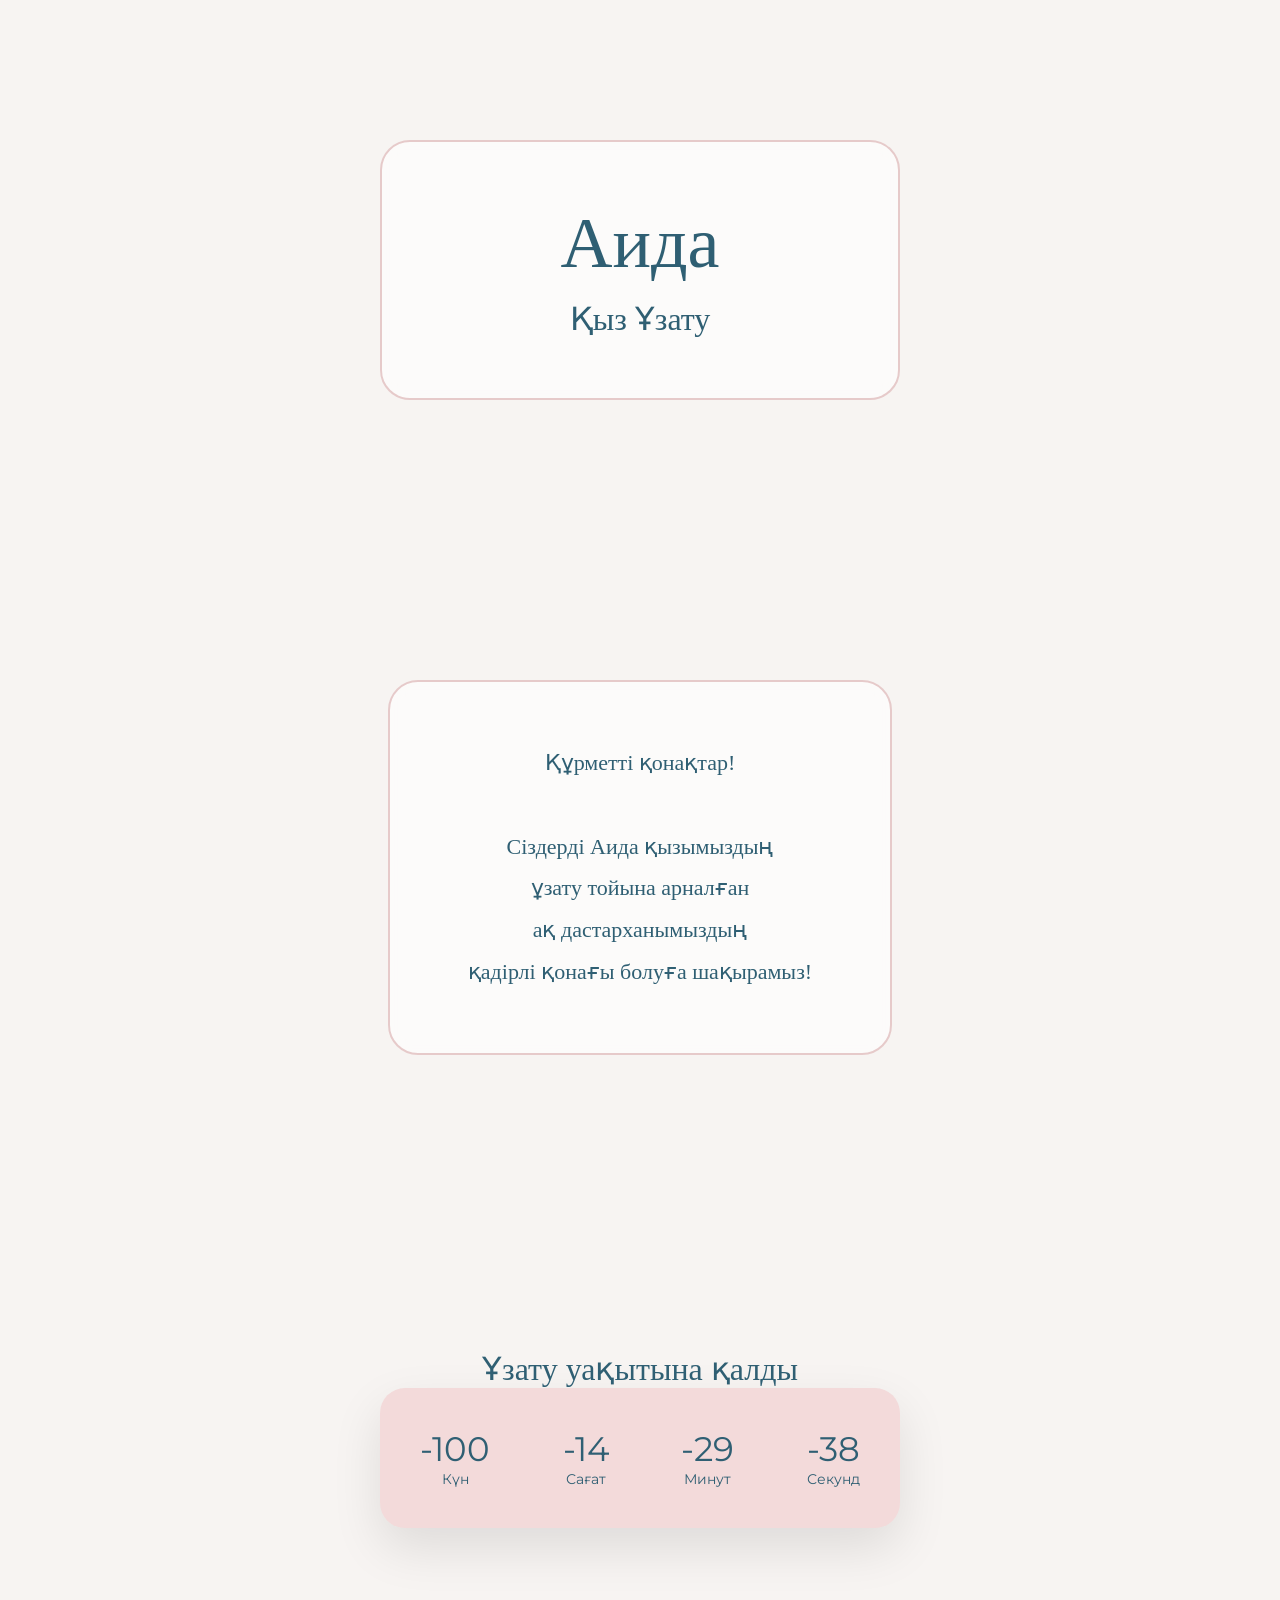
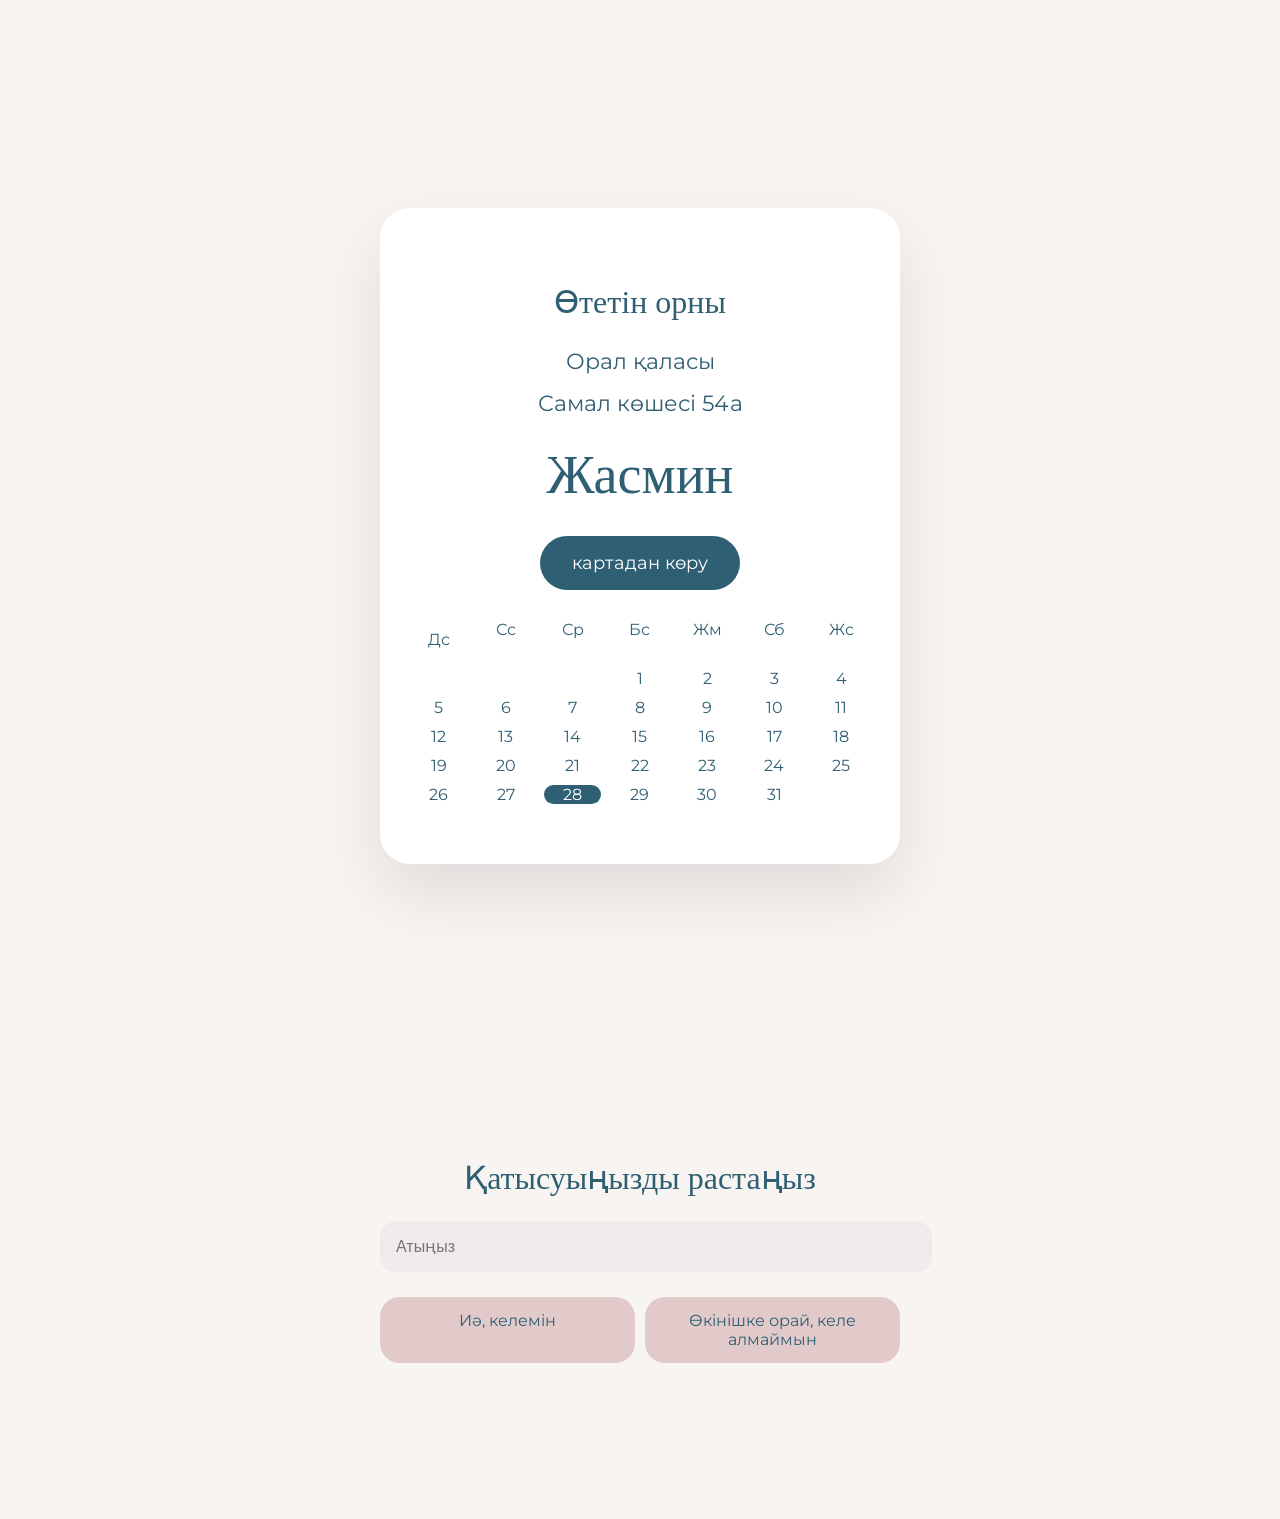
==== src/imports/pasted_text/aida-qyz-uzatu.html @ 323ec17b "Ds" ====
<!DOCTYPE html>
<html lang="kk">
<head>
<meta charset="UTF-8">
<meta name="viewport" content="width=device-width, initial-scale=1.0">

<title>Аида Қыз Ұзату</title>

<link href="https://fonts.googleapis.com/css2?family=Montserrat:wght@300;400&display=swap" rel="stylesheet">

<style>

body {
    margin:0;
    font-family:'Montserrat', sans-serif;
    background:#f7f4f2;
    color:#2f5f73;
}

/* ФОН */
body::before{
    content:"";
    position:fixed;
    width:100%;
    height:100%;
    background:url('https://i.imgur.com/Z8a9ZkT.png') center/cover no-repeat;
    opacity:0.12;
    z-index:-1;
}

/* контейнер */
.container{
    max-width:520px;
    margin:auto;
    padding:0 20px;
}

/* секции */
.section{
    padding:140px 0;
    text-align:center;
}

/* шрифты */
.kz{
    font-family:'KZAriston', cursive;
}

/* заголовки */
.title{
    font-size:72px;
}

.subtitle{
    font-size:32px;
    margin-top:15px;
}

.text{
    font-size:22px;
    line-height:1.9;
    max-width:440px;
    margin:auto;
}

/* цветочная рамка */
.frame{
    border:2px solid #e6caca;
    border-radius:30px;
    padding:60px 30px;
    background:rgba(255,255,255,0.6);
    backdrop-filter:blur(10px);
}

/* таймер */
.timer-box{
    background:#f3dada;
    padding:40px;
    border-radius:25px;
    box-shadow:0 20px 50px rgba(0,0,0,0.1);
}

.timer{
    display:flex;
    justify-content:space-between;
}

.time{
    font-size:34px;
}

.label{
    font-size:14px;
}

/* адрес */
.location{
    background:white;
    padding:60px 30px;
    border-radius:30px;
    box-shadow:0 30px 70px rgba(0,0,0,0.1);
}

.place{
    font-size:54px;
    margin-top:20px;
}

/* кнопка */
.button{
    margin-top:30px;
    display:inline-block;
    padding:16px 32px;
    border-radius:30px;
    background:#2f5f73;
    color:white;
    text-decoration:none;
    font-size:18px;
}

/* календарь */
.calendar{
    margin-top:30px;
    display:grid;
    grid-template-columns:repeat(7,1fr);
    gap:10px;
    font-size:16px;
}

.day{
    padding:10px;
}

.highlight{
    background:#2f5f73;
    color:white;
    border-radius:10px;
}

/* RSVP */
.input{
    width:100%;
    padding:16px;
    border-radius:15px;
    border:none;
    background:#f0eaea;
    margin-top:25px;
    font-size:16px;
}

.rsvp{
    display:flex;
    gap:10px;
    margin-top:25px;
}

.rsvp div{
    flex:1;
    padding:14px;
    border-radius:20px;
    background:#e3caca;
    cursor:pointer;
}

/* анимации */
.fade{
    opacity:0;
    transform:translateY(40px);
    transition:1s;
}

.show{
    opacity:1;
    transform:translateY(0);
}

</style>
</head>

<body>

<div class="container">

<!-- HERO -->
<div class="section fade">
    <div class="frame">
        <div class="title kz">Аида</div>
        <div class="subtitle kz">Қыз Ұзату</div>
    </div>
</div>

<!-- TEXT -->
<div class="section fade">
    <div class="frame text kz">
        Құрметті қонақтар!<br><br>
        Сіздерді Аида қызымыздың<br>
        ұзату тойына арналған<br>
        ақ дастарханымыздың<br>
        қадірлі қонағы болуға шақырамыз!
    </div>
</div>

<!-- TIMER -->
<div class="section fade">
    <div class="subtitle kz">Ұзату уақытына қалды</div>

    <div class="timer-box">
        <div class="timer">
            <div><div class="time" id="d"></div><div class="label">Күн</div></div>
            <div><div class="time" id="h"></div><div class="label">Сағат</div></div>
            <div><div class="time" id="m"></div><div class="label">Минут</div></div>
            <div><div class="time" id="s"></div><div class="label">Секунд</div></div>
        </div>
    </div>
</div>

<!-- LOCATION -->
<div class="section fade">
    <div class="location">
        <div class="subtitle kz">Өтетін орны</div>

        <div class="text" style="margin-top:20px;">
            Орал қаласы<br>Самал көшесі 54а
        </div>

        <div class="place kz">Жасмин</div>

        <a class="button" href="https://maps.google.com/?q=Уральск Самал 54а" target="_blank">
            картадан көру
        </a>

        <!-- календарь -->
        <div class="calendar">
            <div class="day">Дс</div><div>Сс</div><div>Ср</div><div>Бс</div><div>Жм</div><div>Сб</div><div>Жс</div>

            <!-- август -->
            <div></div><div></div><div></div><div>1</div><div>2</div><div>3</div><div>4</div>
            <div>5</div><div>6</div><div>7</div><div>8</div><div>9</div><div>10</div><div>11</div>
            <div>12</div><div>13</div><div>14</div><div>15</div><div>16</div><div>17</div><div>18</div>
            <div>19</div><div>20</div><div>21</div><div>22</div><div>23</div><div>24</div><div>25</div>
            <div>26</div><div>27</div><div class="highlight">28</div><div>29</div><div>30</div><div>31</div>
        </div>

    </div>
</div>

<!-- RSVP -->
<div class="section fade">
    <div class="subtitle kz">Қатысуыңызды растаңыз</div>

    <input class="input" id="name" placeholder="Атыңыз">

    <div class="rsvp">
        <div onclick="send('yes')">Иә, келемін</div>
        <div onclick="send('no')">Өкінішке орай, келе алмаймын</div>
    </div>

    <p id="res"></p>
</div>

</div>

<script>

/* таймер */
const date=new Date("2026-08-28T18:00:00").getTime();

setInterval(()=>{
    let now=new Date().getTime();
    let d=date-now;

    document.getElementById("d").innerHTML=Math.floor(d/(1000*60*60*24));
    document.getElementById("h").innerHTML=Math.floor((d/(1000*60*60))%24);
    document.getElementById("m").innerHTML=Math.floor((d/(1000*60))%60);
    document.getElementById("s").innerHTML=Math.floor((d/1000)%60);
},1000);

/* анимации */
const els=document.querySelectorAll('.fade');
window.addEventListener('scroll',()=>{
    els.forEach(el=>{
        if(el.getBoundingClientRect().top<window.innerHeight-50){
            el.classList.add('show');
        }
    });
});

</script>

</body>
</html>
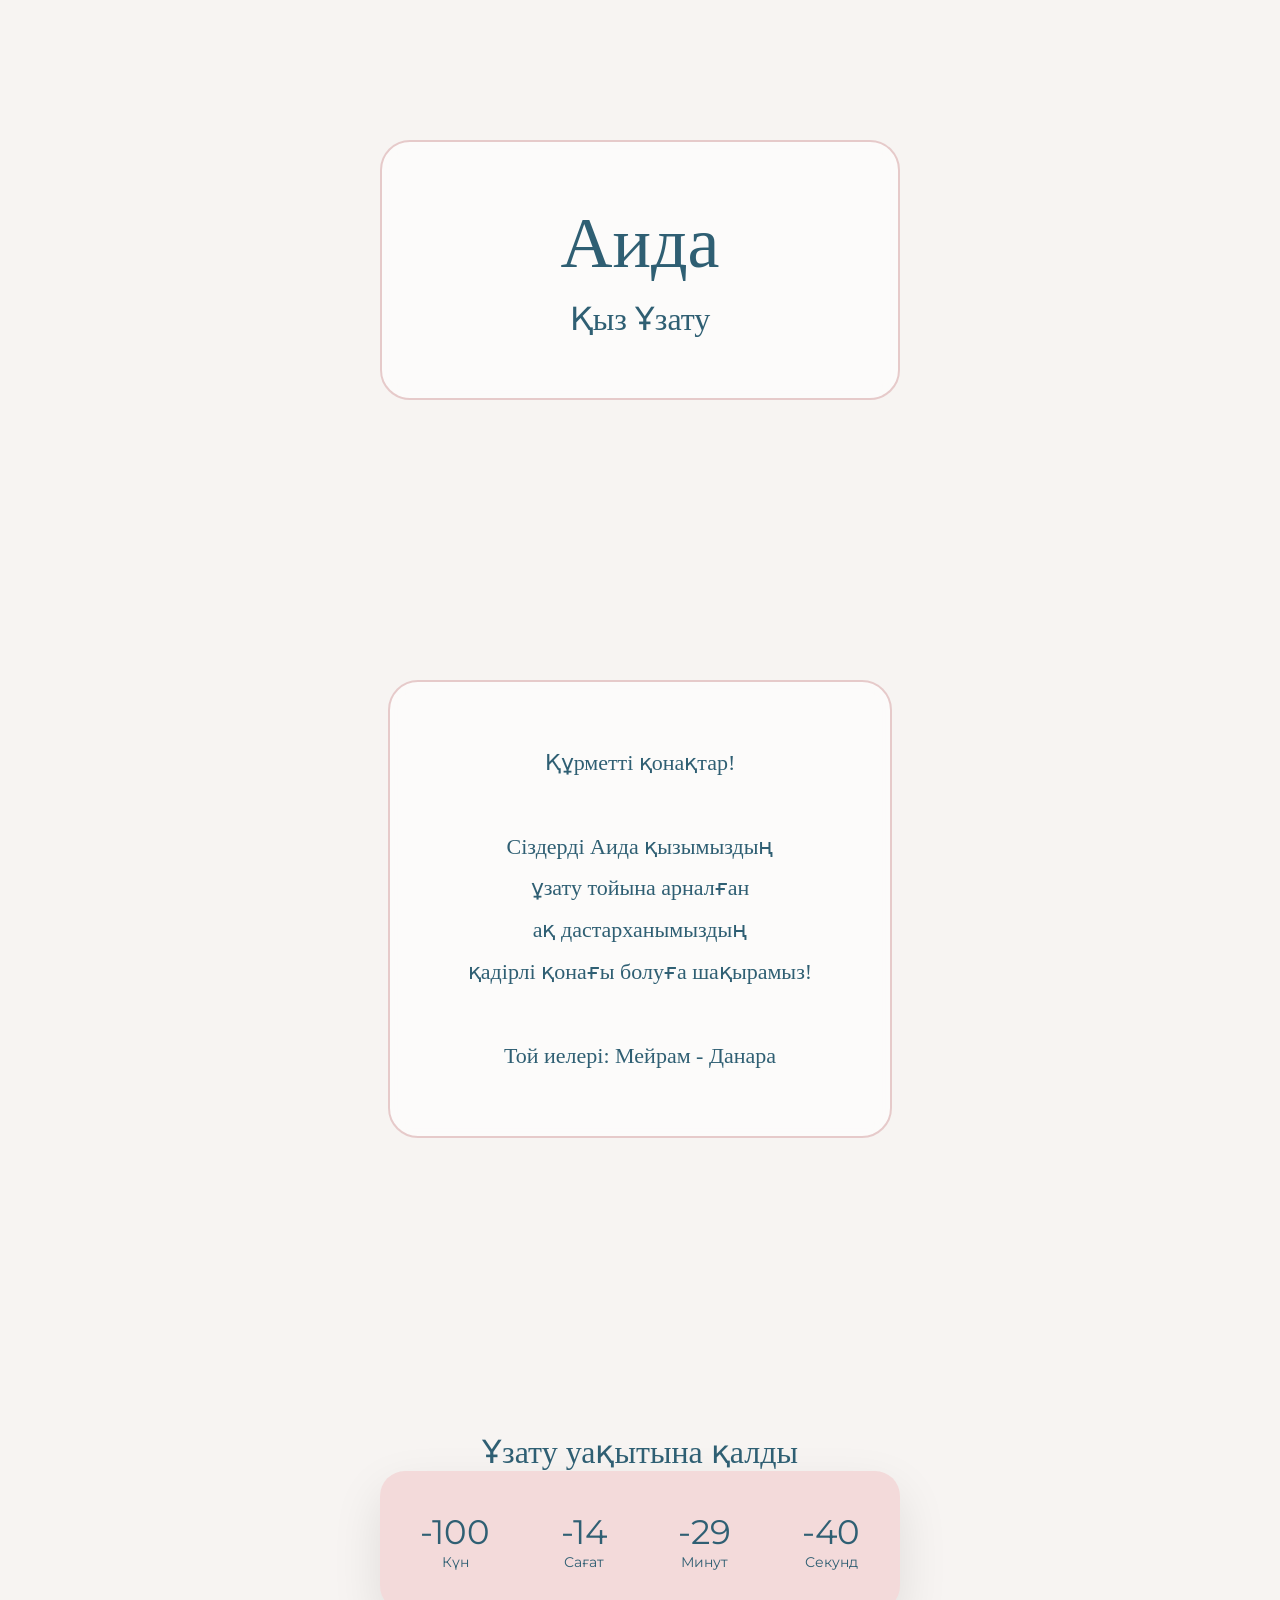
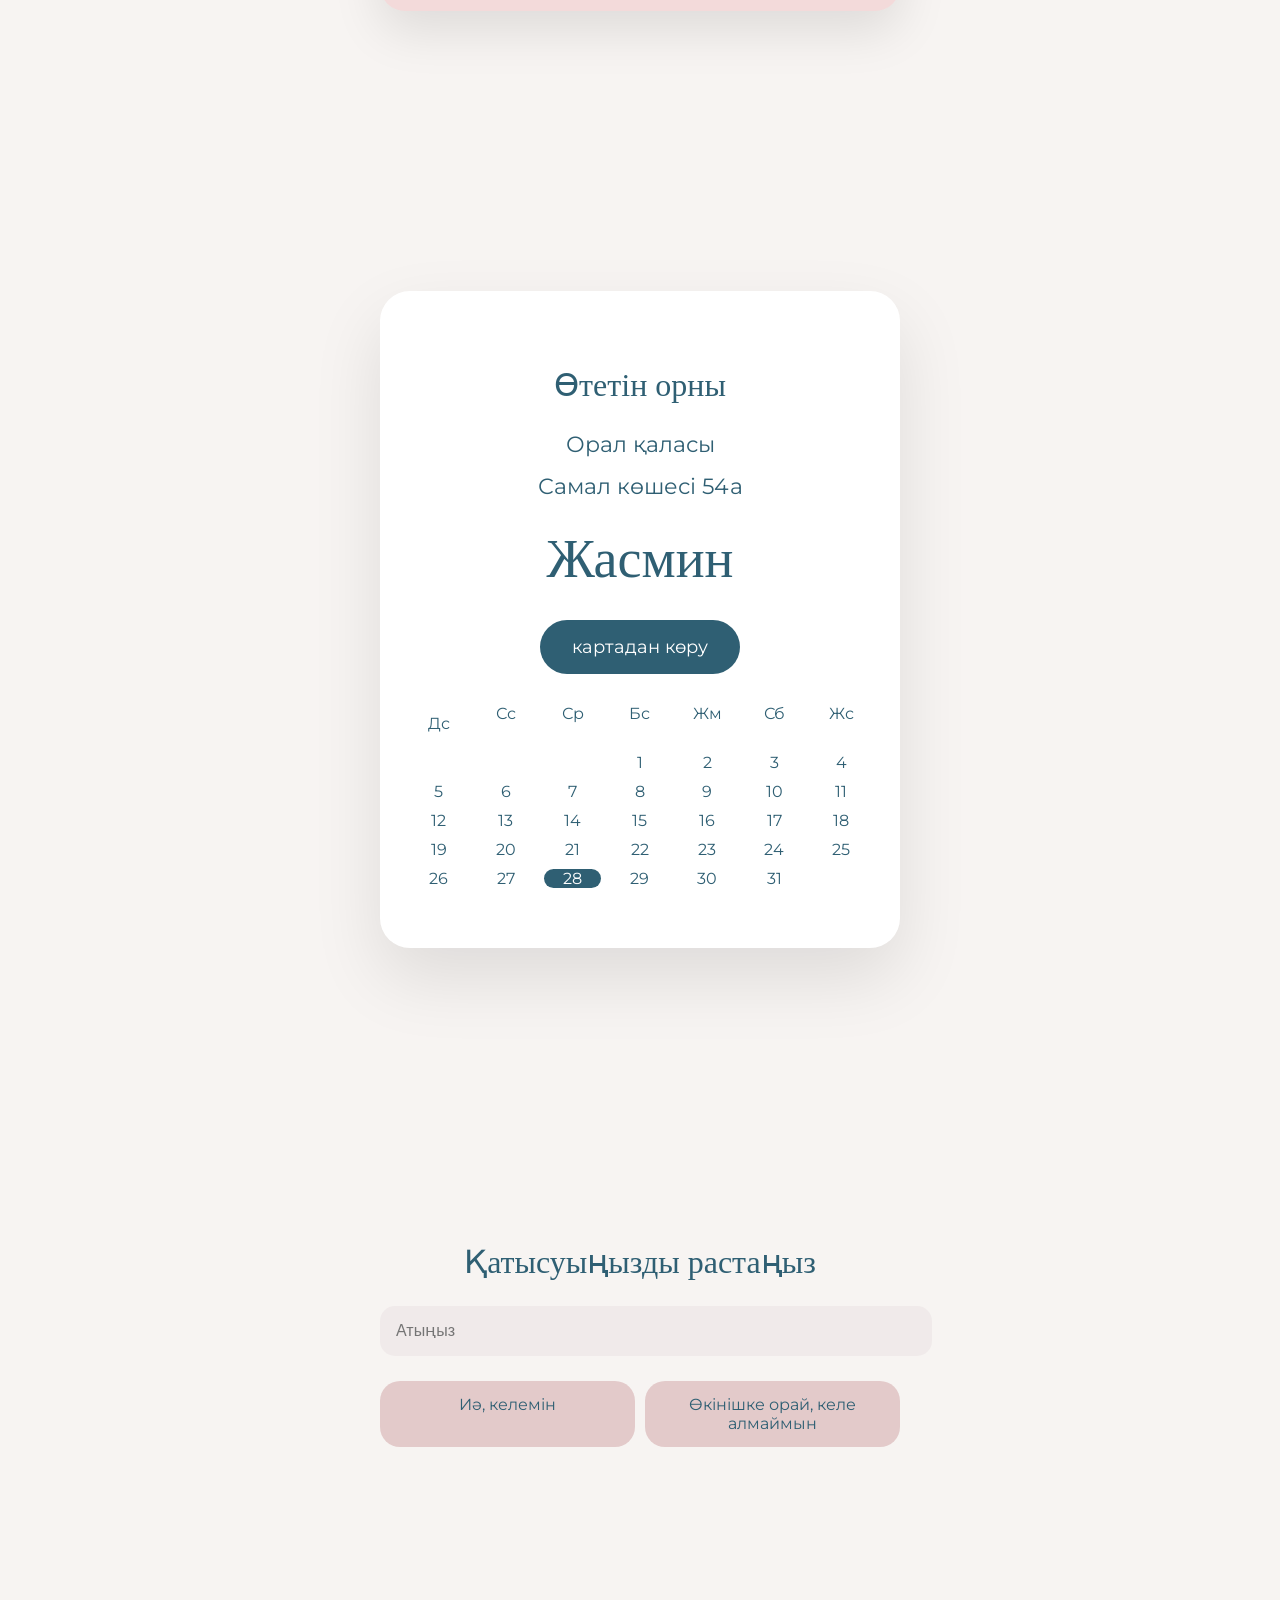
==== commit d06c1783: "Ds" ====
--- a/src/imports/pasted_text/aida-qyz-uzatu.html
+++ b/src/imports/pasted_text/aida-qyz-uzatu.html
@@ -196,7 +196,9 @@
         Сіздерді Аида қызымыздың<br>
         ұзату тойына арналған<br>
         ақ дастарханымыздың<br>
-        қадірлі қонағы болуға шақырамыз!
+        қадірлі қонағы болуға шақырамыз!<br>
+      <br>
+      Той иелері: Мейрам - Данара
     </div>
 </div>
 
